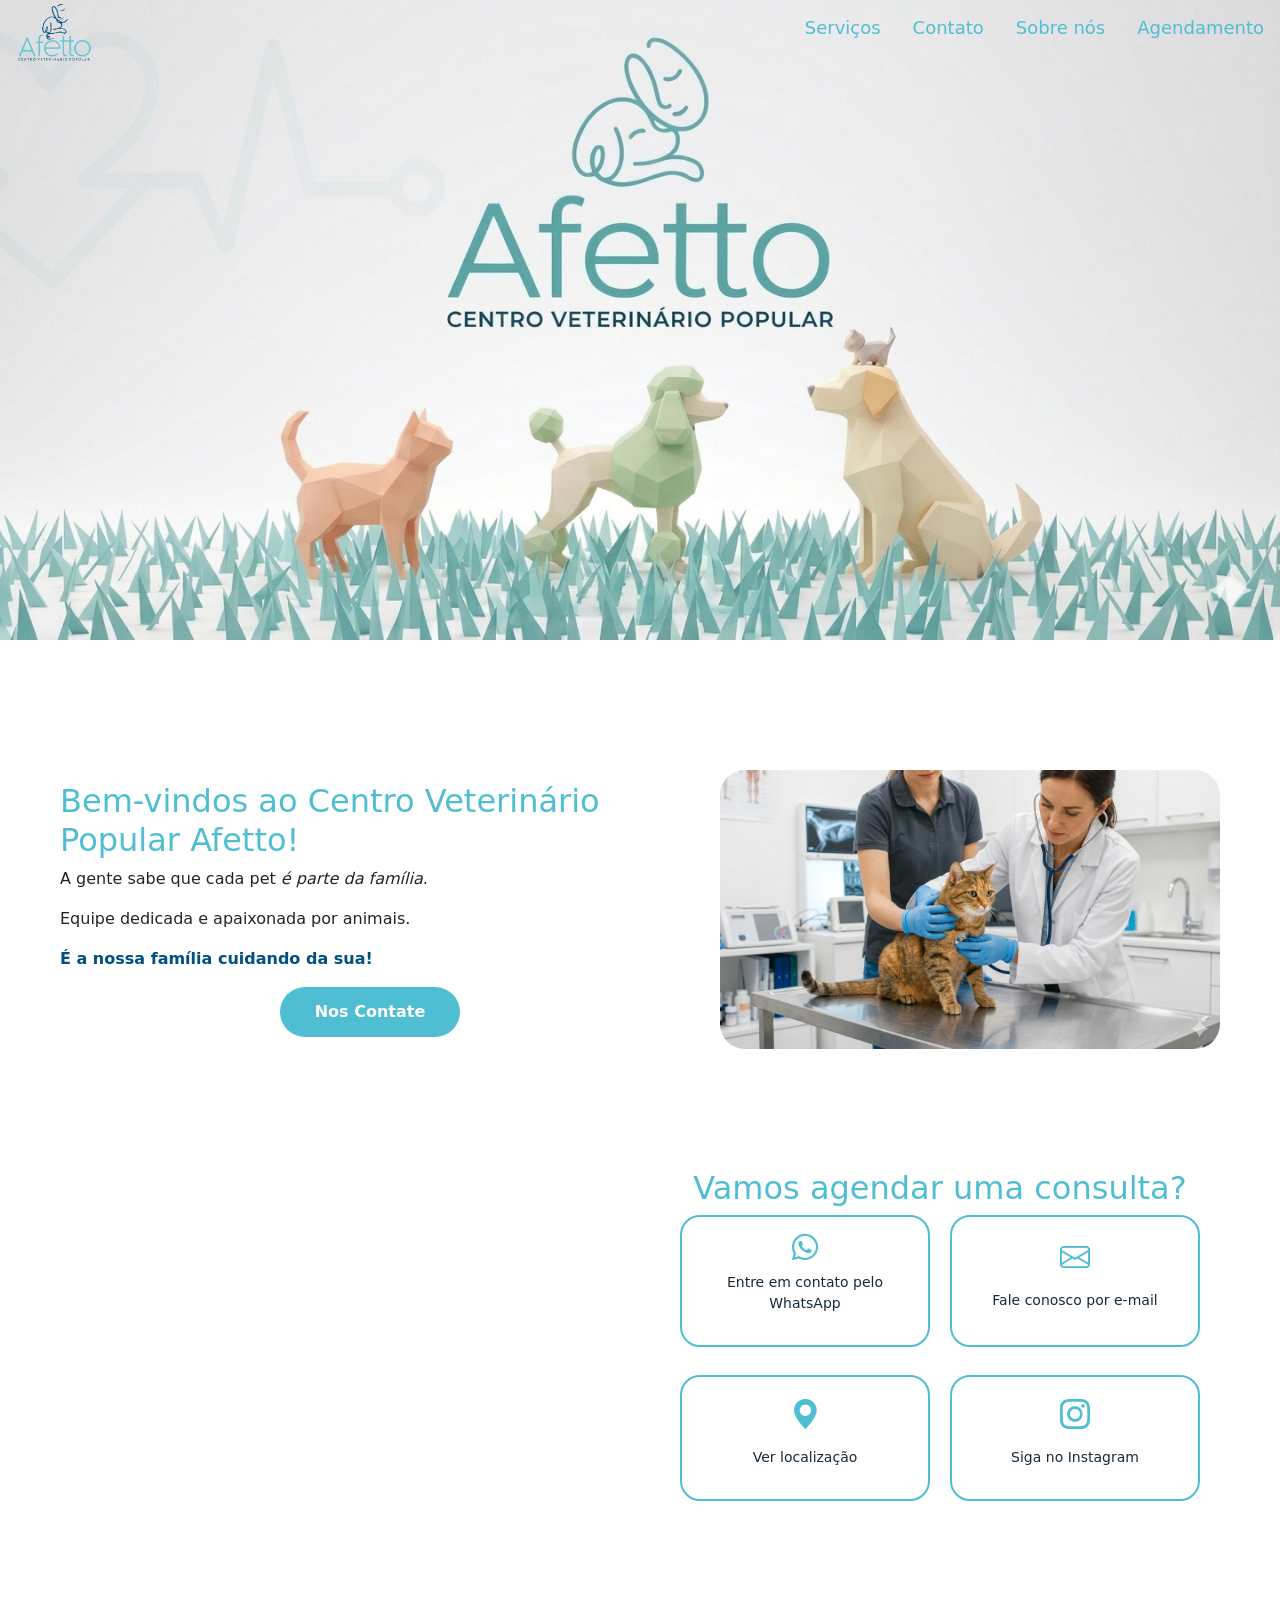
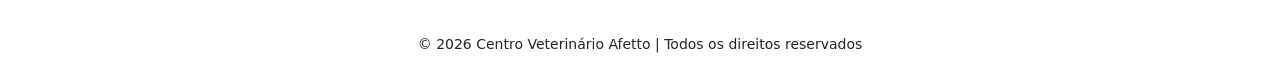
==== clinicaVeterinaria/index.html @ 1584dee0 "Versão 3.0 - Parte 1/2 CSS finalizada." ====
<!DOCTYPE html>
<html lang="pt-br">
<head>
    <meta charset="UTF-8">
    <meta name="viewport" content="width=device-width, initial-scale=1.0">
    <title>Veterinária Afetto</title>

    <link rel="stylesheet" href="./CSS/style.css">
    <link rel="stylesheet" href="https://cdnjs.cloudflare.com/ajax/libs/font-awesome/6.5.0/css/all.min.css">

    <link rel="stylesheet" href="https://cdn.jsdelivr.net/npm/bootstrap@5.3.8/dist/css/bootstrap.min.css">
    <link rel="stylesheet" href="https://cdn.jsdelivr.net/npm/bootstrap-icons@1.11.3/font/bootstrap-icons.min.css">

    <script defer src="./JS/app.js"></script>
    <script defer src="./JS/nav.js"></script>
    <script defer src="./JS/reveal.js"></script>
</head>

<body>

<script src="https://cdn.jsdelivr.net/npm/bootstrap@5.3.8/dist/js/bootstrap.bundle.min.js"></script>

<header class="header">
    <nav class="nav">
        <a href="#"><img src="./Fotos Capa/Logo afetto.png" alt="Logo Afetto" class="logoImg"></a>
        <button class="hamburger"></button>
        <ul class="navList">
            <li><a href="servicos.html">Serviços</a></li>
            <li><a href="contato.html">Contato</a></li>
            <li><a href="sobrenos.html">Sobre nós</a></li>
            <li><a href="#contato">Agendamento</a></li>
        </ul>
    </nav>
</header>

<img src="./Fotos Capa/banner.png" class="d-none d-md-block w-100" alt="Banner Afetto">
<img src="./Fotos Capa/bannerCelular.png" class="d-block d-md-none w-100" alt="Banner Afetto Mobile">

<main>

<div id="informacoes" class="reveal">
    <div class="text reveal-left">
        <h2 class="tituloSobre">Bem-vindos ao Centro Veterinário Popular Afetto!</h2>
        <p>A gente sabe que cada pet <em>é parte da família</em>.</p>
        <p>Equipe dedicada e apaixonada por animais.</p>
        <strong><p>É a nossa família cuidando da sua!</p></strong>

        <div class="container-botao-contato d-flex justify-content-center">
            <a href="" class="buttonContato">Nos Contate</a>
        </div>
    </div>

    <div class="imgSobre reveal-right">
        <img src="./Fotos Clinica Estrutura/imgSobre.png" alt="Imagem Atendimento" class="imgSobre">
    </div>
</div>

<div id="contato" class="contato-wrapper reveal">

    <div class="mapa reveal-left">
        <iframe 
            src="https://www.google.com/maps/embed?pb=!1m18!1m12!1m3!1d3674.5382850676738!2d-47.0913777!3d-22.930394899999996!2m3!1f0!2f0!3f0!3m2!1i1024!2i768!4f13.1!3m3!1m2!1s0x94c8c97112f33e1b%3A0xd06f48d0e1787ab!2sAFETTO%20-%20Centro%20Veterin%C3%A1rio%20Popular%20Afetto!5e0!3m2!1spt-BR!2sbr"
            allowfullscreen
            loading="lazy">
        </iframe>
    </div>

    <div class="contatoInfo reveal-right">
        <h2>Vamos agendar uma consulta?</h2>

        <div class="conteinerButton1">
            <button class="button1">
                <a href="tel:+5519922216994">
                    <i class="fa-brands fa-whatsapp"></i>
                    <p>Entre em contato pelo WhatsApp</p>
                </a>
            </button>

            <button class="button1">
                <a href="mailto:afettovetpopular@gmail.com">
                    <i class="bi bi-envelope"></i>
                    <p>Fale conosco por e-mail</p>
                </a>
            </button>
        </div>

        <div class="conteinerButton2">
            <button class="button1">
                <a href="#">
                    <i class="bi bi-geo-alt-fill"></i>
                    <p>Ver localização</p>
                </a>
            </button>

            <button class="button1">
                <a href="https://www.instagram.com/afettovet/">
                    <i class="bi bi-instagram"></i>
                    <p>Siga no Instagram</p>
                </a>
            </button>
        </div>
    </div>

</div>
</main>

<div class="footer-bottom reveal">
    <p>&copy; 2026 Centro Veterinário Afetto | Todos os direitos reservados</p>
</div>

</body>
</html>
---- clinicaVeterinaria/CSS/style.css ----
*{
    margin: 0;
    padding: 0;
    box-sizing: border-box;
}

/* Seleção de cores*/

:root {
    --cor-principal: #50BED2;
    --cor-secundaria: #005082;
    --cor-escura: #172a3a;
    --cor-fundo: #fffaff;
    --cor-houver: #ded9e2;
    --cor-banner: #F4F6F6;

}

body {
    margin: 0;
    padding: 0;
    font-family: Arial, Helvetica, sans-serif;
    background-color: var(--cor-fundo);
}

:root{
    --header-height: 70px;
}

main{
    margin-top: var(--header-height);
}

/* Imagem capa topo */
#conteinerBanner {
    width: 100%;
    height: auto; 
}

.imgBanner{
    width: 100%;
    height: auto; /* Ou a altura fixa que desejar */
    object-fit: cover;
    object-position: center;
}

/* Menu navegação */

.header{
   position: fixed; /* Fixa no topo para flutuar sobre o conteúdo */
    top: 0;
    left: 0;
    width: 100%;
    background-color: transparent; 
    padding-inline: 16px;
    z-index: 1000; /* Garante que fique acima de tudo */
    transition: background-color 0.3s ease, box-shadow 0.3s ease; 
}

.header.scrolled{
    background-color: var(--cor-fundo); /* Cor de fundo quando a página é rolada */
    box-shadow: 0 2px 10px rgba(0, 0, 0, 0.1); /* Faz o sombreado fraco*/
}
.nav{
    max-width: 1280px;
    height: 70px;
    margin-inline:auto;
    display: flex;
    justify-content: space-between;
    align-items: center;

}

.logoImg{
    height: 70px;
}

a{
    text-decoration: none;
    color: var(--cor-secundaria);
}


.navList{
    display: flex;
    gap: 32px;
    list-style: none;
}

.navList a{
    text-decoration: none;
    font-size: 18px;
    color: var(--cor-principal);
    padding-block: 16px;
}

.hamburger{
    display: none;
    border: none;
    background: none;
    border-top: 3px solid var(--cor-principal);
    cursor: pointer;
}

.hamburger::before, .hamburger::after{
    content: '';
    display: block;
    width: 30px;
    height: 3px;
    background-color: var(--cor-principal);
    margin-top: 5px;
    position: relative;
    transition: 0.3s;
}


@media (max-width: 750px) {
    .hamburger {
        display: block;
        z-index: 1;
    }


    .navList {
        position: fixed;
        top: 0;
        left: 0;
        width: 100vw;
        height: 100vh;
        background-color: var(--cor-fundo);
        clip-path: circle(100px at 90% -15%);
        transition: 1s ease-out;

        flex-direction: column;
        justify-content: space-around;
        align-items: center;
        gap: 0;
        pointer-events: none;
    }

    .navList a {
        font-size: 24px;
        opacity: 0;
    }

    .navList a:nth-child(1) {
        transition: 0.5s ease-out 0.2s;
    }

    .navList a:nth-child(2) {
        transition: 0.5s ease-out 0.4s;
    }

    .navList a:nth-child(3) {
        transition: 0.5s ease-out 0.6s;
    }

    .nav.active .navList {
        clip-path: circle(1500px at 90% -15%);
        pointer-events: all;
    }

    .nav.active .navList a {
        opacity: 1;
    }

    .nav.active .hamburger{
        position: fixed;
        top: 26px;
        right: 16px;
        border-top-color: transparent;
    }

    .nav.active .hamburger::before{
        transform: rotate(135deg);
    }

    .nav.active .hamburger::after{
        transform: rotate(-135deg);
        top: -7px;
    }

   #informacoes {
        flex-direction: column; 
        text-align: center;     
        padding: 40px 20px;
    }

    .text {
        order: 1;               
    }

    .imgSobre {
        order: 2;              
        width: 100%;            
        max-width: 400px;       
        margin-right: 0;
    }
    
    
    .text p {
        text-align: justify;
        order:1;
    }

    .tituloSobre{
        font-size: 1.5rem;
        color: var(--cor-principal);
    }

  .contato-wrapper{
        flex-direction: column;
    }

    .conteinerButton1,
    .conteinerButton2{
        flex-direction: column;
        align-items: center;
    }

   .button1{
        width: 100%;
        max-width: 300px;
        min-height: 120px; 
    }

    .button1:hover {
    border-color: var(--cor-principal);
    transform: scale(1.05);
    transition: 1s;
    }

    .mapa{
        order:1;
    }

}

#informacoes {
    display: flex;
    align-items: center;
    justify-content: center; 
    gap: 40px;
    padding: 60px 20px;     
    max-width: 1200px;       
    margin: 0 auto;         
}

.text {
    flex: 1;
    text-align: left; 
    display: column; 
    align-items: center;   
    justify-content: center;   
}

.imgSobre {
    flex: 1;
    max-width: 500px;        
    width: 100%;             
    height: auto;
    border-radius: 25px;
    margin-right: 0;         
}

.text h2{
    color: var(--cor-principal);

}

strong{
    color: #005082;
}

.conteiner-botao-contato{
    display: flex;
    justify-content: center;
    align-items: center;
    width: 100%;
}

.buttonContato{
   display: flex;          
    justify-content: center;
    align-items: center;
    
    width: 180px;
    height: 50px;
    background-color: var(--cor-principal);
    color: #ffffff !important; 
    
    border-color: transparent;
    border-radius: 25px;
    text-decoration: none;
    font-weight: bold;
    transition: transform 0.2s, background-color 0.3s;
}

.buttonContato a{
    text-decoration: none;
    color: var(--cor-fundo);
}

.buttonContato:hover {
    background-color: var(--cor-secundaria);
    transform: scale(1.05);
}

.contato-wrapper{
    display: flex;
    align-items: center;
    justify-content: center; 
    gap: 40px;
    padding: 60px 20px;     
    max-width: 1200px;       
    margin: 0 auto;  
    flex-wrap: wrap;
}


.mapa {
    flex: 1;
    min-width: 300px;
}

.mapa iframe{
    width: 100%;
    height: 100%;
    min-height: 300px;
    border-radius: 20px;
    border: 0;
}


.contatoInfo{
    flex: 1;
    min-width: 300px;
    display: flex;
    flex-direction: column;
}

.conteinerButton1, 
.conteinerButton2{
    display: flex;
    gap: 20px;
    flex-wrap: wrap;
    justify-content: center;
}

.button1{
    flex: 1 1 200px;
    max-width: 250px;
    margin-bottom: 5%;
    border: 2px solid var(--cor-principal);
    border-radius: 20px;
    background: transparent;
    padding: 15px;
}

.button1 a{ 
    text-decoration: none;
    color: var(--cor-escura);
    display: flex;
    flex-direction: column;
    align-items: center;
    justify-content: center; 
}

 .button1 p{ 
    font-size: 14px;
    color: var(--cor-escura);
    text-align: center;
    margin-top: 10px; 
}

  .button1 i{ 
    font-size: 30px;
    color: var(--cor-principal); 
}

.button1:hover {
    border-color: var(--cor-principal);
    transform: scale(1.05);
    transition: 1s;
}

.contatoInfo h2{
    color: var(--cor-principal);
    text-align: center;
}

.footer-bottom{
    flex-wrap: wrap;
    text-align: center;
    margin-top: 30px;
    padding-top: 15px;
    font-size: 14px;
}

.reveal,
.reveal-left,
.reveal-right{
    opacity: 0;
    transition: opacity 0.8s ease, transform 0.8s ease;
}

/* estados iniciais separados */
.reveal{
    transform: translateY(60px);
}

.reveal-left{
    transform: translateX(-60px);
}

.reveal-right{
    transform: translateX(60px);
}

/* quando ativa */
.reveal.active,
.reveal-left.active,
.reveal-right.active{
    opacity: 1;
    transform: translate(0, 0);
}

.textPageContact h1{
    color: var(--cor-principal);
    font-size: 2.5rem;
}

.conteinerInicio{
    text-align: center;
    padding: 60px 20px;
}

.conteinerInicio h1{
    color: var(--cor-principal);
    font-size: 2.5rem;
}

.conteinerInicio p{
    font-size: 1.2rem;
    color: var(--cor-escura);
    max-width: 700px;
    margin: 20px auto 0 auto;
    }
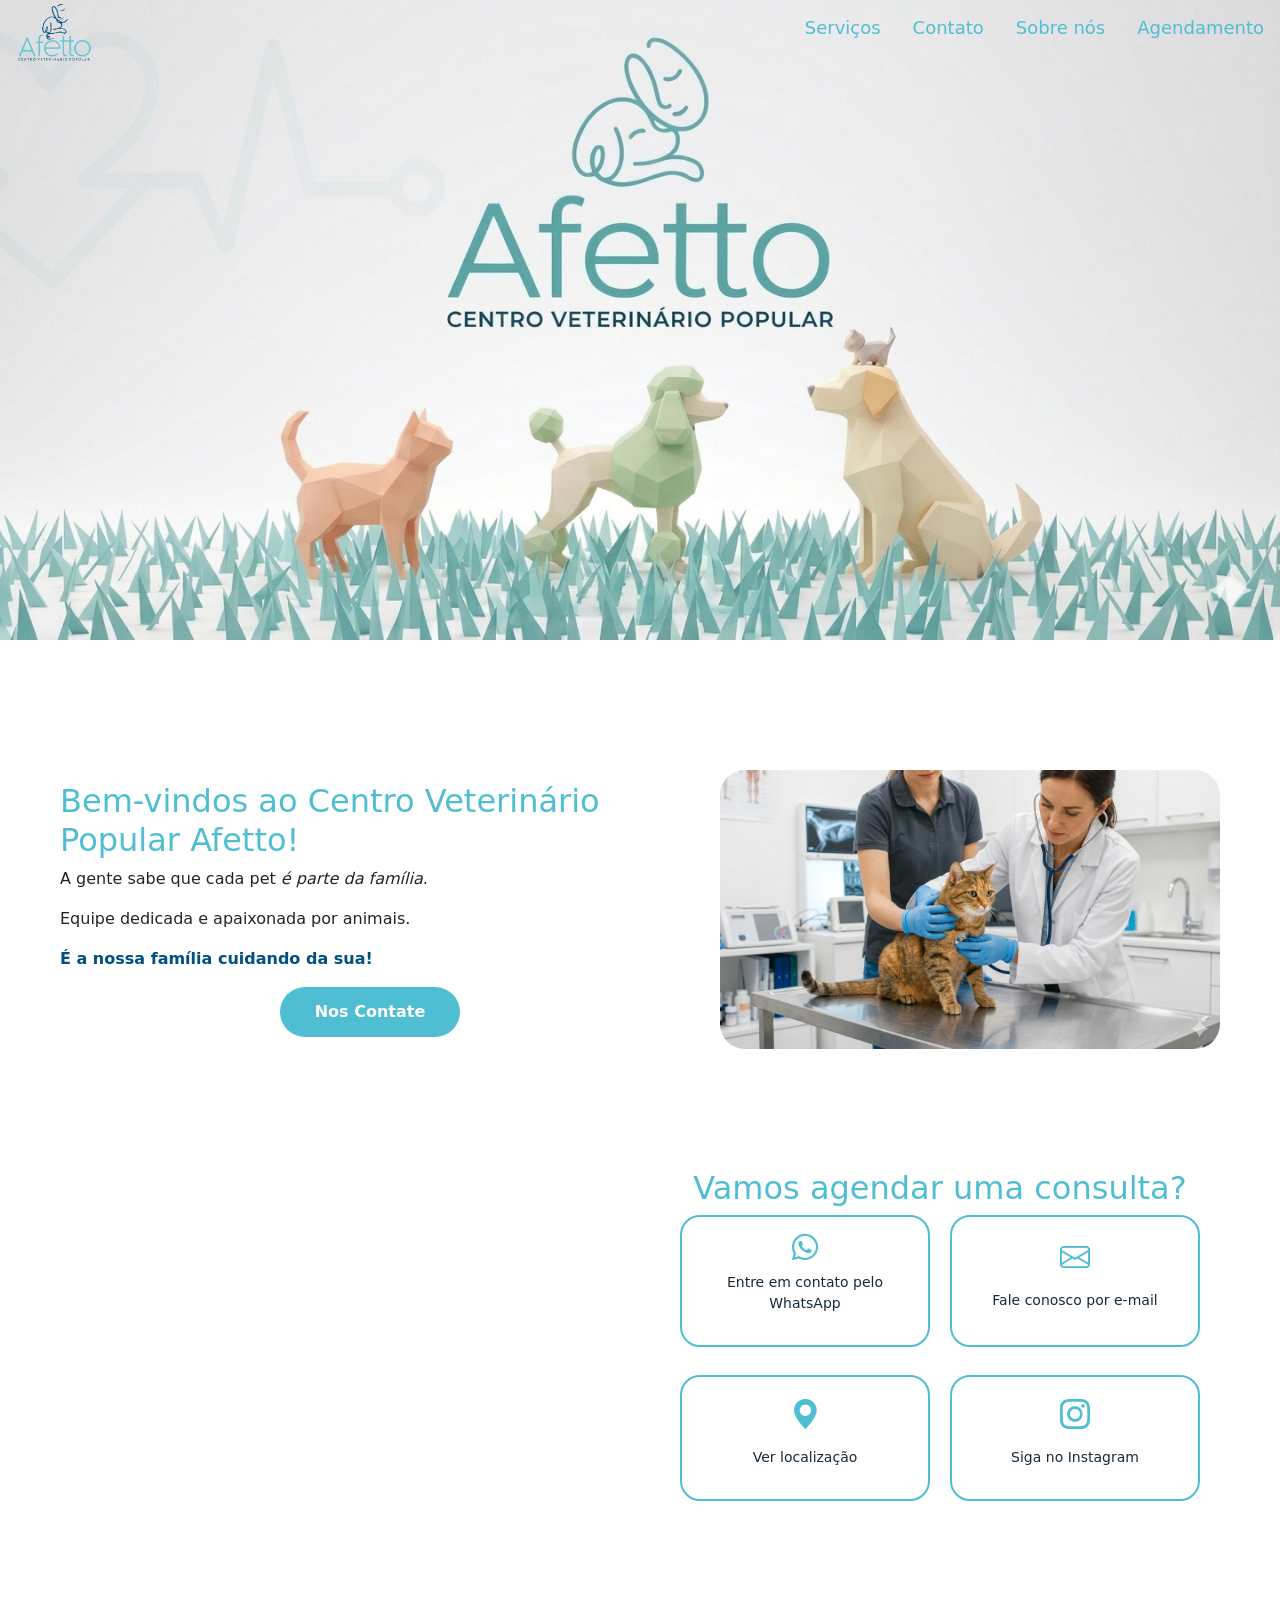
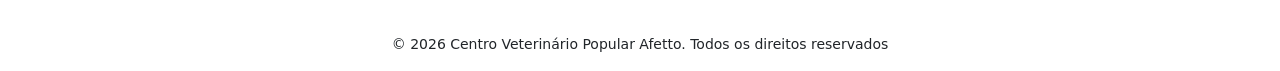
==== commit 9ba02d15: "Footer Inserido" ====
--- a/clinicaVeterinaria/index.html
+++ b/clinicaVeterinaria/index.html
@@ -104,9 +104,11 @@
 </div>
 </main>
 
-<div class="footer-bottom reveal">
-    <p>&copy; 2026 Centro Veterinário Afetto | Todos os direitos reservados</p>
-</div>
+<footer>
+    <div class="footer-bottom reveal">
+    <p>&copy; 2026 Centro Veterinário Popular Afetto. Todos os direitos reservados</p>
+    </div>
+</footer>
 
 </body>
-</html>+</html>
--- a/clinicaVeterinaria/CSS/style.css
+++ b/clinicaVeterinaria/CSS/style.css
@@ -234,7 +234,23 @@
         order:1;
     }
 
-}
+    .card1, .card2, .card3 {
+    display: column;
+    justify-content: center;
+    gap: 20px;                      
+    margin-bottom: 20px;
+    flex-wrap: wrap;}
+
+    .form1, .direita {
+        padding: 20px;      
+        border-radius: 15px;
+    }
+
+    .pagina-agendamento h1 {
+        font-size: 1.8rem;  
+    }
+}
+
 
 #informacoes {
     display: flex;
@@ -446,3 +462,204 @@
     max-width: 700px;
     margin: 20px auto 0 auto;
     }
+/* Página Serviços  */
+
+.pagina-servicos {
+    padding: 60px 20px;
+    max-width: 900px;
+    margin: 0 auto;
+}
+
+.pagina-servicos h2 {
+    text-align: center;
+    color: var(--cor-principal);
+    margin-bottom: 30px;
+}
+
+.card1, .card2, .card3 {
+    display: flex;
+    justify-content: center;
+    gap: 20px;                      
+    margin-bottom: 20px;
+}
+
+
+.item-servico {
+    display: flex;        
+    flex-direction: column; 
+    align-items: center;    
+    justify-content: space-between; 
+    
+    width: 100%;
+    max-width: 280px;       
+    min-height: 320px;      
+    
+    background-color: #ffffff;
+    border: 1px solid var(--cor-principal);
+    border-radius: 15px;
+    padding: 25px;
+    transition: transform 0.3s, box-shadow 0.3s;
+    text-align: center;    
+}
+
+/* Ajuste do botão dentro do card */
+.item-servico .buttonContato {
+    margin-top: auto;      
+    width: 100%;           
+    max-width: 200px;
+}
+
+/* Ajuste para o texto dentro do card */
+.item-servico p {
+    margin: 10px 0;
+}
+
+.imgCa {
+    width: 250px;
+    height: auto;
+    border-radius: 10px;
+    margin-bottom: 15px;
+}
+
+/* efeito ao passar o mouse */
+.item-servico:hover {
+    transform: scale(1.02);
+    box-shadow: 0 5px 15px rgba(0,0,0,0.1);
+}
+
+.item-servico strong {
+    color: var(--cor-principal);
+}
+
+.item-servico p {
+    margin: 5px 0;
+    align-items: center;
+}
+
+.item-servico strong{
+    text-align: center;
+}
+
+.item-servico textCard{
+    text-align: center;
+}
+/* título */
+h1 {
+  text-align: center;
+  color: #5bc0de;
+}
+
+.pagina-agendamento h1 {
+    display: column;
+  text-align: center;
+  color: var(--cor-principal);
+  margin-bottom: 30px;
+}
+
+.pagina-agendamento {
+    display: flex;
+    flex-direction: column;
+    align-items: center;
+    min-height: 100vh;
+}
+
+.formularios {
+    display: flex;
+    flex-direction: column;
+    align-items: center;   
+    gap: 40px;              
+    width: 100%;
+    max-width: 800px;      
+    margin: 0 auto;
+}
+
+
+.form1, .direita {
+   background-color: var(--cor-principal);
+    color: #ffffff;
+    padding: 40px;
+    border-radius: 25px;
+    width: 100%;           
+    box-sizing: border-box; 
+    box-shadow: 0 10px 30px rgba(0, 0, 0, 0.1);
+}
+
+
+.formCadastro, .direita form {
+    display: flex;
+    flex-direction: column;
+    text-align: left;
+}
+
+.formCadastro h2, .direita h2 {
+    color: #ffffff;
+    font-size: 1.5rem;
+    margin-bottom: 20px;
+    border-bottom: 1px solid rgba(255, 255, 255, 0.3);
+    padding-bottom: 10px;
+}
+
+label {
+    margin-top: 15px;
+    font-weight: bold;
+    font-size: 14px;
+}
+
+
+input[type="text"],
+input[type="email"],
+input[type="date"],
+select {
+    width: 100%;
+    padding: 12px;
+    margin-top: 5px;
+    border: none;
+    border-radius: 12px; 
+    outline: none;
+}
+
+
+.sexo {
+    display: flex;
+    gap: 20px;
+    margin-top: 10px;
+}
+
+.sexo label {
+    margin-top: 0;
+    font-weight: normal;
+    display: flex;
+    align-items: center;
+    gap: 5px;
+}
+
+button[type="reset"], 
+button[type="button"] {
+    margin-top: 25px;
+    padding: 12px;
+    border: 2px solid #ffffff;
+    background-color: transparent;
+    color: #ffffff;
+    border-radius: 25px;
+    font-weight: bold;
+    cursor: pointer;
+    transition: all 0.3s ease;
+}
+
+button[type="reset"]:hover, 
+button[type="button"]:hover {
+    background-color: #ffffff;
+    color: var(--cor-principal);
+}
+
+#resultado {
+    margin-top: 15px;
+    padding: 10px;
+    background: rgba(255, 255, 255, 0.2);
+    border-radius: 10px;
+    text-align: center;
+}
+
+input, select, button {
+    max-width: 100%;
+}
